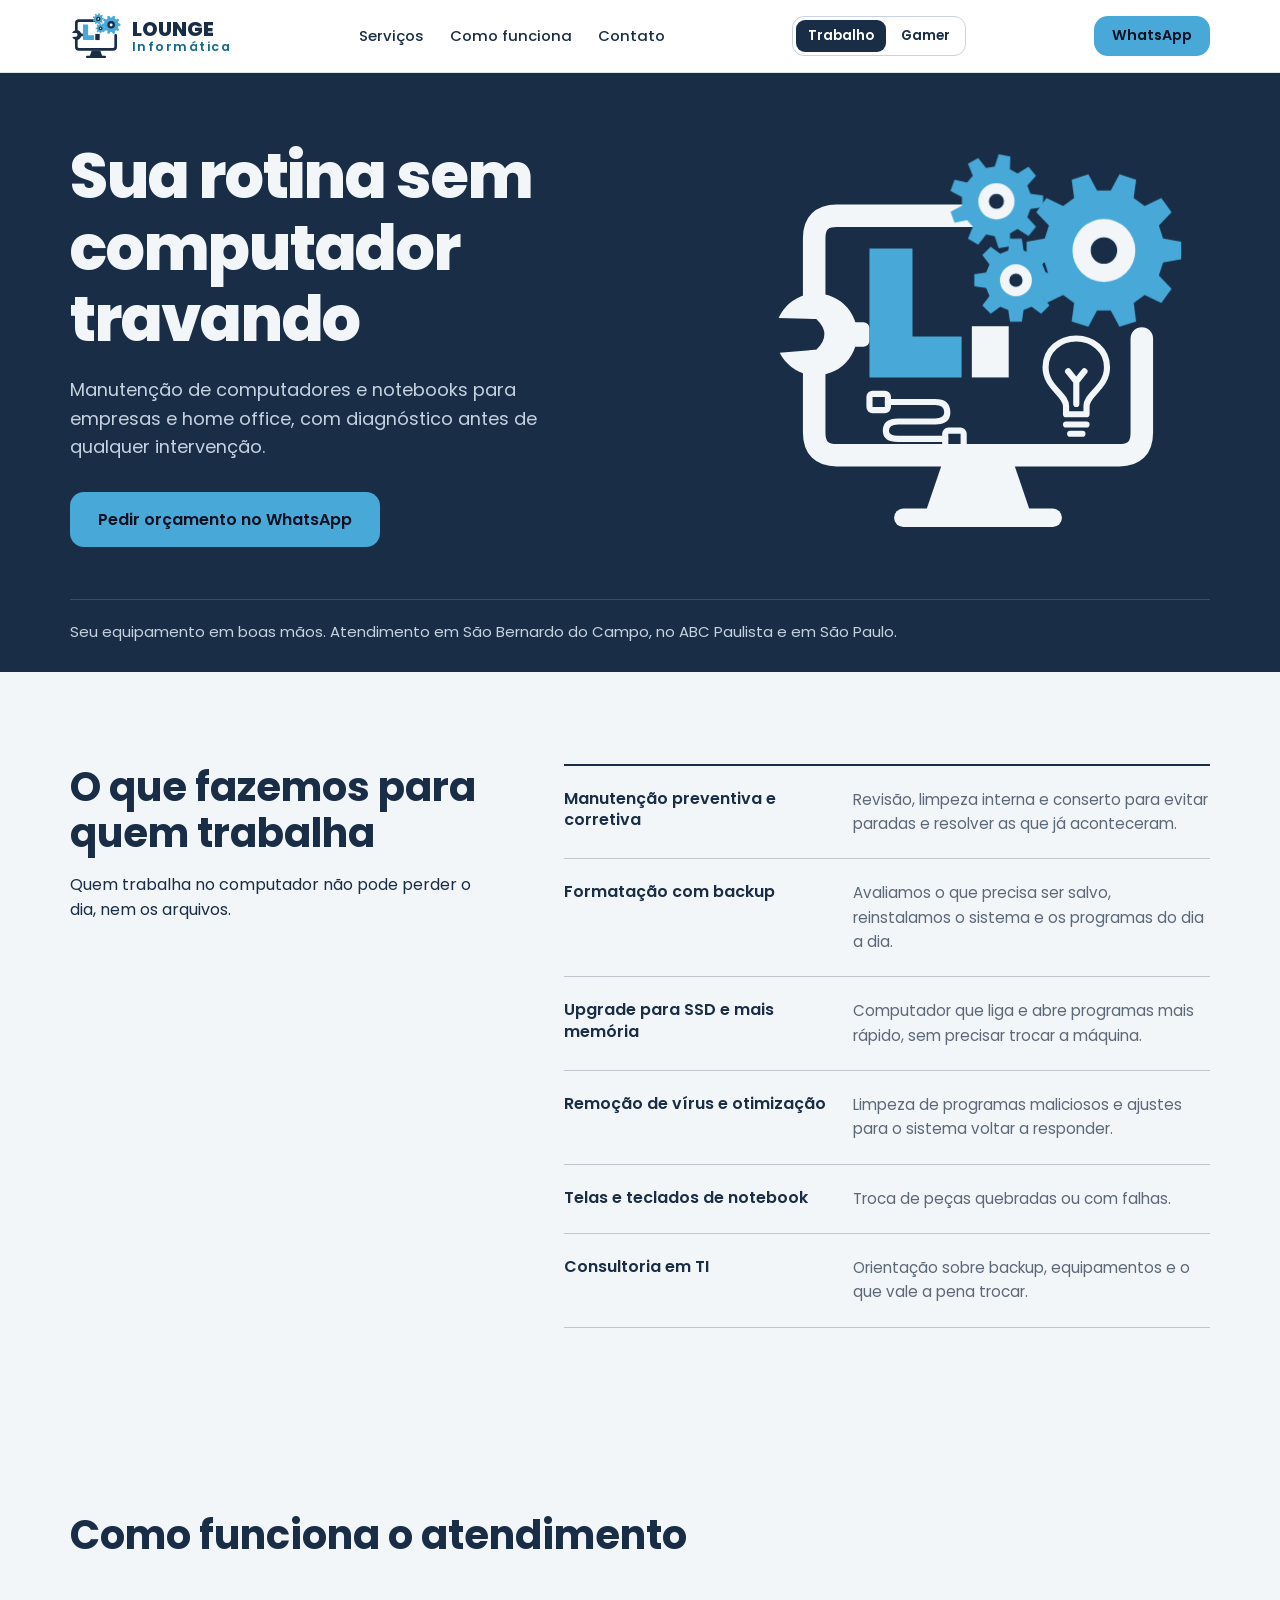
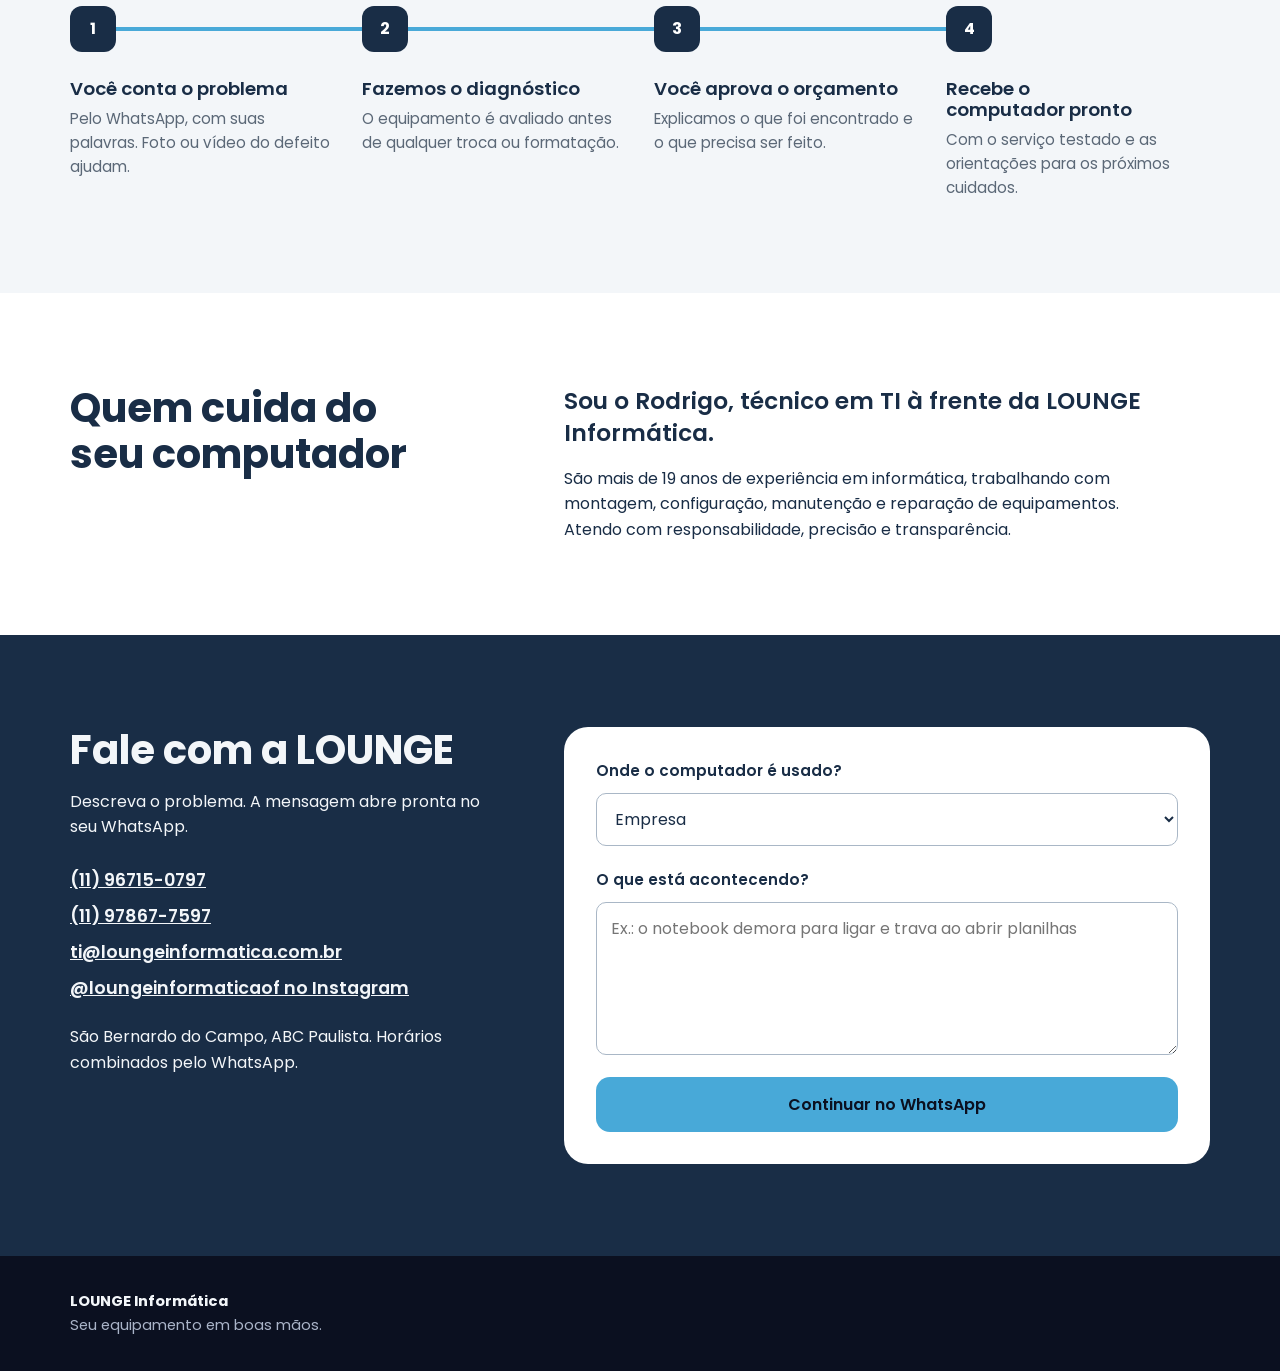
==== empresas/index.html @ 22cf42b3 "Separa o site em duas versões: /empresas e /gamer A página inicial passa a ser a escolha entre traba" ====
<!DOCTYPE html>
<html lang="pt-BR">
<head>
  <meta charset="utf-8">
  <meta name="viewport" content="width=device-width, initial-scale=1">
  <title>Manutenção de computadores para empresas e home office | LOUNGE Informática</title>
  <meta name="description" content="Manutenção preventiva e corretiva, backup, formatação e upgrades para empresas e home office no ABC e São Paulo.">
  <meta name="theme-color" content="#192D46">
  <meta property="og:type" content="website">
  <meta property="og:locale" content="pt_BR">
  <meta property="og:title" content="Manutenção de computadores para empresas e home office | LOUNGE Informática">
  <meta property="og:description" content="Manutenção preventiva e corretiva, backup, formatação e upgrades para empresas e home office no ABC e São Paulo.">
  <meta property="og:url" content="https://lounge-informatica.vercel.app/empresas">
  <meta property="og:image" content="https://lounge-informatica.vercel.app/assets/og.png">
  <link rel="canonical" href="https://lounge-informatica.vercel.app/empresas">
  <link rel="icon" href="/assets/favicon.svg" type="image/svg+xml">
  <link rel="preconnect" href="https://fonts.googleapis.com">
  <link rel="preconnect" href="https://fonts.gstatic.com" crossorigin>
  <link rel="stylesheet" href="https://fonts.googleapis.com/css2?family=Chakra+Petch:wght@600;700&family=Poppins:wght@400;500;600;700;800&display=swap">
  <link rel="stylesheet" href="/styles.css">
  <script type="application/ld+json">{"@context": "https://schema.org", "@type": "LocalBusiness", "name": "LOUNGE Informática", "slogan": "Seu equipamento em boas mãos", "telephone": "+55-11-96715-0797", "email": "ti@loungeinformatica.com.br", "url": "https://lounge-informatica.vercel.app/empresas", "address": {"@type": "PostalAddress", "addressLocality": "São Bernardo do Campo", "addressRegion": "SP", "addressCountry": "BR"}, "areaServed": ["ABC Paulista", "São Paulo"], "sameAs": ["https://www.instagram.com/loungeinformaticaof"]}</script>
</head>
<body class="tema-empresas">
  <a class="skip" href="#conteudo">Pular para o conteúdo</a>
  <header class="top">
    <div class="wrap top-row">
      <a class="brand" href="/" aria-label="LOUNGE Informática, página inicial">
        <img src="/assets/simbolo-reduzido.svg" alt="" width="52" height="48">
        <span><b>LOUNGE</b><small>Informática</small></span>
      </a>
      <nav aria-label="Seções">
        <a href="#servicos">Serviços</a>
        <a href="#como-funciona">Como funciona</a>
        <a href="#contato">Contato</a>
      </nav>
      <div class="versions" role="navigation" aria-label="Versão do site"><a href="/empresas" aria-current="page">Trabalho</a><a href="/gamer">Gamer</a></div>
      <a class="btn btn-small" data-wa="Olá! Preciso de manutenção no computador que uso para trabalhar." href="https://wa.me/5511967150797">WhatsApp</a>
    </div>
  </header>

  <main id="conteudo">
    <section class="hero">
      <div class="wrap hero-grid">
        <div class="hero-text">
          <h1>Sua rotina sem computador travando</h1>
          <p>Manutenção de computadores e notebooks para empresas e home office, com diagnóstico antes de qualquer intervenção.</p>
          <a class="btn" data-wa="Olá! Preciso de manutenção no computador que uso para trabalhar." href="https://wa.me/5511967150797">Pedir orçamento no WhatsApp</a>
        </div>
        <div class="hero-art" aria-hidden="true">
<svg xmlns="http://www.w3.org/2000/svg" viewBox="0 0 420 390" width="420" height="390" focusable="false"><path d="M205,70 H72 Q50,70 50,92 V160 M50,212 V282 Q50,304 72,304 H348 Q370,304 370,282 V190" fill="none" style="stroke:var(--frame)" stroke-width="22" stroke-linecap="round"/><path d="M175,312 H245 L262,362 H158 Z" style="fill:var(--frame)"/><rect x="128" y="356" width="164" height="18" rx="9" style="fill:var(--frame)"/><path d="M15.3,170 A40,40 0 1 1 16.3,204 L52,201 Q68,186 52,171 Z" style="fill:var(--frame)"/><rect x="76" y="174" width="28" height="24" rx="6" style="fill:var(--frame)"/><path d="M104,102 H146 V188 H194 V228 H104 Z" style="fill:var(--accent)"/><rect x="204" y="178" width="36" height="50" style="fill:var(--frame)"/><g class="gear"><path d="M261.2,48.5 L273.6,50.2 L273.6,61.8 L261.2,63.5 L258.2,71.5 L266.7,80.9 L259.3,89.8 L248.6,83.1 L241.2,87.3 L241.6,99.9 L230.2,101.9 L226.3,90.0 L217.9,88.5 L210.2,98.4 L200.2,92.6 L204.9,80.9 L199.4,74.4 L187.1,77.0 L183.1,66.2 L194.3,60.3 L194.3,51.7 L183.1,45.8 L187.1,35.0 L199.4,37.6 L204.9,31.1 L200.2,19.4 L210.2,13.6 L217.9,23.5 L226.3,22.0 L230.2,10.1 L241.6,12.1 L241.2,24.7 L248.6,28.9 L259.3,22.2 L266.7,31.1 L258.2,40.5ZM220.5,56a7.5,7.5 0 1 0 15.0,0a7.5,7.5 0 1 0 -15.0,0Z" style="fill:var(--accent)" fill-rule="evenodd"/><path d="M210.3,56a17.7,17.7 0 1 0 35.4,0a17.7,17.7 0 1 0 -35.4,0ZM220.5,56a7.5,7.5 0 1 0 15.0,0a7.5,7.5 0 1 0 -15.0,0Z" style="fill:var(--frame)" fill-rule="evenodd"/></g><g class="gear"><path d="M276.1,125.5 L287.6,127.2 L287.6,138.8 L276.1,140.5 L272.8,148.3 L279.8,157.6 L271.6,165.8 L262.3,158.8 L254.5,162.1 L252.8,173.6 L241.2,173.6 L239.5,162.1 L231.7,158.8 L222.4,165.8 L214.2,157.6 L221.2,148.3 L217.9,140.5 L206.4,138.8 L206.4,127.2 L217.9,125.5 L221.2,117.7 L214.2,108.4 L222.4,100.2 L231.7,107.2 L239.5,103.9 L241.2,92.4 L252.8,92.4 L254.5,103.9 L262.3,107.2 L271.6,100.2 L279.8,108.4 L272.8,117.7ZM240.4,133a6.6,6.6 0 1 0 13.2,0a6.6,6.6 0 1 0 -13.2,0Z" style="fill:var(--accent)" fill-rule="evenodd"/><path d="M231.4,133a15.6,15.6 0 1 0 31.2,0a15.6,15.6 0 1 0 -31.2,0ZM240.4,133a6.6,6.6 0 1 0 13.2,0a6.6,6.6 0 1 0 -13.2,0Z" style="fill:var(--frame)" fill-rule="evenodd"/></g><g class="gear"><path d="M390.8,92.2 L408.5,95.4 L408.5,112.6 L390.8,115.8 L386.7,128.4 L399.1,141.4 L389.1,155.3 L372.8,147.5 L362.1,155.3 L364.5,173.2 L348.2,178.5 L339.7,162.6 L326.3,162.6 L317.8,178.5 L301.5,173.2 L303.9,155.3 L293.2,147.5 L276.9,155.3 L266.9,141.4 L279.3,128.4 L275.2,115.8 L257.5,112.6 L257.5,95.4 L275.2,92.2 L279.3,79.6 L266.9,66.6 L276.9,52.7 L293.2,60.5 L303.9,52.7 L301.5,34.8 L317.8,29.5 L326.3,45.4 L339.7,45.4 L348.2,29.5 L364.5,34.8 L362.1,52.7 L372.8,60.5 L389.1,52.7 L399.1,66.6 L386.7,79.6ZM320.0,104a13.0,13.0 0 1 0 26.0,0a13.0,13.0 0 1 0 -26.0,0Z" style="fill:var(--accent)" fill-rule="evenodd"/><path d="M302.3,104a30.7,30.7 0 1 0 61.4,0a30.7,30.7 0 1 0 -61.4,0ZM320.0,104a13.0,13.0 0 1 0 26.0,0a13.0,13.0 0 1 0 -26.0,0Z" style="fill:var(--frame)" fill-rule="evenodd"/></g><g fill="none" style="stroke:var(--frame)" stroke-width="6" stroke-linecap="round" stroke-linejoin="round"><path d="M296,264 V256 C296,244 276,238 276,218 C276,201 290,190 306,190 C322,190 336,201 336,218 C336,238 316,244 316,256 V264 Z"/><path d="M296,274 H316 M300,283 H312 M298,222 L306,232 L314,222 M306,232 V254"/></g><g fill="none" style="stroke:var(--frame)" stroke-width="6" stroke-linecap="round" stroke-linejoin="round"><path d="M122,252 H168 Q180,252 180,262 Q180,271 168,271 H132 Q120,271 120,280 Q120,288 132,288 H178"/><rect x="104" y="244" width="18" height="16" rx="3"/><rect x="178" y="280" width="18" height="16" rx="3"/></g></svg>
        </div>
      </div>
      <div class="wrap">
        <p class="hero-note">Seu equipamento em boas mãos. Atendimento em São Bernardo do Campo, no ABC Paulista e em São Paulo.</p>
      </div>
    </section>

    <section class="block offer" id="servicos">
      <div class="wrap two">
        <div class="intro">
          <h2>O que fazemos para quem trabalha</h2>
          <p>Quem trabalha no computador não pode perder o dia, nem os arquivos.</p>
        </div>
        <dl class="services">
          <div><dt>Manutenção preventiva e corretiva</dt><dd>Revisão, limpeza interna e conserto para evitar paradas e resolver as que já aconteceram.</dd></div>
          <div><dt>Formatação com backup</dt><dd>Avaliamos o que precisa ser salvo, reinstalamos o sistema e os programas do dia a dia.</dd></div>
          <div><dt>Upgrade para SSD e mais memória</dt><dd>Computador que liga e abre programas mais rápido, sem precisar trocar a máquina.</dd></div>
          <div><dt>Remoção de vírus e otimização</dt><dd>Limpeza de programas maliciosos e ajustes para o sistema voltar a responder.</dd></div>
          <div><dt>Telas e teclados de notebook</dt><dd>Troca de peças quebradas ou com falhas.</dd></div>
          <div><dt>Consultoria em TI</dt><dd>Orientação sobre backup, equipamentos e o que vale a pena trocar.</dd></div>
        </dl>
      </div>
    </section>

    <section class="block process" id="como-funciona">
      <div class="wrap">
        <h2>Como funciona o atendimento</h2>
        <ol class="steps">
          <li><h3>Você conta o problema</h3><p>Pelo WhatsApp, com suas palavras. Foto ou vídeo do defeito ajudam.</p></li>
          <li><h3>Fazemos o diagnóstico</h3><p>O equipamento é avaliado antes de qualquer troca ou formatação.</p></li>
          <li><h3>Você aprova o orçamento</h3><p>Explicamos o que foi encontrado e o que precisa ser feito.</p></li>
          <li><h3>Recebe o computador pronto</h3><p>Com o serviço testado e as orientações para os próximos cuidados.</p></li>
        </ol>
      </div>
    </section>

    <section class="block about" id="quem-somos">
      <div class="wrap two">
        <h2>Quem cuida do seu computador</h2>
        <div>
          <p class="lead">Sou o Rodrigo, técnico em TI à frente da LOUNGE Informática.</p>
          <p>São mais de 19 anos de experiência em informática, trabalhando com montagem, configuração, manutenção e reparação de equipamentos. Atendo com responsabilidade, precisão e transparência.</p>
        </div>
      </div>
    </section>

    <section class="block contact" id="contato">
      <div class="wrap two">
        <div class="intro">
          <h2>Fale com a LOUNGE</h2>
          <p>Descreva o problema. A mensagem abre pronta no seu WhatsApp.</p>
          <ul class="contacts">
            <li><a href="https://wa.me/5511967150797">(11) 96715-0797</a></li>
            <li><a href="tel:+5511978677597">(11) 97867-7597</a></li>
            <li><a href="mailto:ti@loungeinformatica.com.br">ti@loungeinformatica.com.br</a></li>
            <li><a href="https://www.instagram.com/loungeinformaticaof">@loungeinformaticaof no Instagram</a></li>
          </ul>
          <p>São Bernardo do Campo, ABC Paulista. Horários combinados pelo WhatsApp.</p>
        </div>
        <form id="form-wa">
          <label for="uso">Onde o computador é usado?</label>
          <select id="uso" name="uso">
            <option>Empresa</option>
            <option>Home office</option>
            <option>Casa</option>
          </select>
          <label for="problema">O que está acontecendo?</label>
          <textarea id="problema" name="problema" rows="5" required placeholder="Ex.: o notebook demora para ligar e trava ao abrir planilhas"></textarea>
          <button class="btn" type="submit">Continuar no WhatsApp</button>
        </form>
      </div>
    </section>
  </main>

  <footer>
    <div class="wrap">
      <p><b>LOUNGE Informática</b></p>
      <p>Seu equipamento em boas mãos.</p>
    </div>
  </footer>
  <script src="/script.js" defer></script>
</body>
</html>
---- styles.css ----
:root {
  --navy: #192D46;
  --blue: #48A9D8;
  --blue-text: #14688F;
  --ice: #F3F6F9;
  --gray: #5B6877;
  --graphite: #0B1020;
  --violet: #9D7BFF;
  --cyan: #35D8FF;
}

* { box-sizing: border-box; margin: 0; padding: 0; }
html { scroll-behavior: smooth; scroll-padding-top: 80px; }
body { font-family: Poppins, Arial, sans-serif; color: var(--navy); background: var(--ice); line-height: 1.6; }
img, svg { max-width: 100%; }
[hidden] { display: none !important; }
a { color: inherit; }
:focus-visible { outline: 3px solid var(--blue); outline-offset: 3px; }

.wrap { width: min(1140px, 100% - 40px); margin-inline: auto; }
.skip { position: absolute; left: -999px; }
.skip:focus { left: 12px; top: 12px; z-index: 20; background: #fff; padding: 8px 14px; }

h1, h2, h3 { line-height: 1.15; text-wrap: balance; }
h1 { font-size: clamp(2.2rem, 5.4vw, 3.9rem); font-weight: 800; letter-spacing: -0.02em; }
h2 { font-size: clamp(1.7rem, 3.4vw, 2.5rem); font-weight: 700; }
h3 { font-size: 1.15rem; font-weight: 600; }

.btn { display: inline-block; background: var(--blue); color: var(--graphite); font: 600 1rem/1.2 Poppins, Arial, sans-serif; text-decoration: none; padding: 16px 26px; border: 2px solid transparent; border-radius: 14px; cursor: pointer; }
.btn:hover { filter: brightness(1.08); }
.btn-small { padding: 9px 16px; font-size: .9rem; }
.btn-dark { background: var(--navy); color: #fff; }
.btn-gamer { background: var(--cyan); border-radius: 2px; }

/* topo */
.top { position: sticky; top: 0; z-index: 10; background: #fff; border-bottom: 1px solid #DCE4EC; }
.top-row { display: flex; align-items: center; justify-content: space-between; gap: 16px; min-height: 72px; }
.brand { display: flex; align-items: center; gap: 10px; text-decoration: none; line-height: 1.1; }
.brand b { display: block; font-size: 1.25rem; font-weight: 800; }
.brand small { display: block; font-size: .78rem; font-weight: 600; letter-spacing: .12em; color: var(--blue-text); }
nav { display: flex; gap: 26px; font-size: .93rem; font-weight: 500; }
nav a { text-decoration: none; }
nav a:hover { text-decoration: underline; text-underline-offset: 6px; }

/* abertura de cada versão */
.hero { background: var(--navy); color: var(--ice); padding: 56px 0 28px; }
.hero-grid { display: grid; grid-template-columns: 1.15fr .85fr; gap: 48px; align-items: center; min-height: 430px; }
.hero-text p { margin: 20px 0 30px; font-size: 1.12rem; max-width: 33rem; color: #C5D2E0; }
.hero-art svg { display: block; width: 100%; max-width: 430px; height: auto; margin-inline: auto; --frame: var(--ice); --accent: var(--blue); --hub: var(--navy); }
.gear { transform-box: fill-box; transform-origin: center; animation: girar 1.4s cubic-bezier(.2,.7,.2,1) both; }
@keyframes girar { from { transform: rotate(-160deg); } to { transform: rotate(0); } }
.hero-note { margin-top: 40px; padding-top: 20px; border-top: 1px solid #ffffff26; font-size: .93rem; color: #C5D2E0; }

/* troca de versão no topo */
.versions { display: flex; gap: 3px; padding: 3px; border: 1px solid #C9D3DE; border-radius: 12px; font-size: .85rem; font-weight: 600; }
.versions a { text-decoration: none; padding: 5px 12px; border-radius: 9px; }
.versions a[aria-current="page"] { background: var(--navy); color: #fff; }

/* página inicial: escolha da versão */
.ask { padding: 52px 0 36px; }
.ask p { margin-top: 12px; color: var(--gray); }
.choices { display: grid; grid-template-columns: 1fr 1fr; }
.choice { display: flex; flex-direction: column; align-items: flex-start; justify-content: center; gap: 18px; min-height: 420px; padding: 56px clamp(24px, 6vw, 96px); text-decoration: none; color: var(--ice); }
.choice h2 { font-size: clamp(2rem, 4vw, 3.2rem); }
.choice p { max-width: 24rem; color: #C5D2E0; }
.choice-trabalho { background: var(--navy); }
.choice-gamer { background: var(--graphite); }
.choice-gamer h2 { font-family: "Chakra Petch", Poppins, sans-serif; color: var(--violet); }
.choice-gamer .btn { background: var(--cyan); border-radius: 2px; }
.choice:hover .btn { filter: brightness(1.1); }
.choice:focus-visible { outline-offset: -8px; }

/* blocos */
.block { padding: 92px 0; }
.two { display: grid; grid-template-columns: .8fr 1.2fr; gap: 64px; align-items: start; }
.intro p { margin: 16px 0 26px; max-width: 28rem; }
.services { border-top: 2px solid currentColor; }
.services div { display: grid; grid-template-columns: .85fr 1.15fr; gap: 24px; padding: 22px 0; border-bottom: 1px solid #5B687755; }
.services dt { font-weight: 600; line-height: 1.35; }
.services dd { color: var(--gray); font-size: .95rem; }

/* etapas ligadas por um cabo, como no logo */
.steps { list-style: none; display: grid; grid-template-columns: repeat(4, 1fr); gap: 28px; margin-top: 48px; counter-reset: etapa; }
.steps li { counter-increment: etapa; position: relative; padding-top: 72px; }
.steps li::before { content: counter(etapa); position: absolute; top: 0; left: 0; z-index: 1; width: 46px; height: 46px; display: grid; place-items: center; border-radius: 12px; background: var(--navy); color: #fff; font-weight: 700; }
.steps li:not(:last-child)::after { content: ""; position: absolute; top: 21px; left: 46px; width: calc(100% - 18px); height: 4px; background: var(--blue); }
.steps p { margin-top: 8px; color: var(--gray); font-size: .95rem; }

.about { background: #fff; }
.lead { font-size: 1.45rem; font-weight: 600; line-height: 1.4; margin-bottom: 16px; }
.about p { max-width: 38rem; }

.contact { background: var(--navy); color: var(--ice); }
.contacts { list-style: none; margin-bottom: 22px; font-size: 1.1rem; font-weight: 600; }
.contacts li { margin-bottom: 8px; overflow-wrap: anywhere; }
form { background: #fff; color: var(--navy); border-radius: 24px; padding: 32px; display: grid; gap: 10px; }
label { font-weight: 600; font-size: .95rem; }
input[type="text"], select, textarea { width: 100%; font: 400 1rem Poppins, Arial, sans-serif; color: var(--navy); padding: 13px 14px; border: 1px solid #A9B7C6; border-radius: 10px; background: #fff; margin-bottom: 12px; }
textarea { resize: vertical; }

footer { background: var(--graphite); color: #AAB4C8; padding: 34px 0; font-size: .92rem; }
footer b { color: var(--ice); }

/* versão gamer: a página inteira muda */
.tema-gamer { background: var(--graphite); color: var(--ice); }
.tema-gamer h1, .tema-gamer h2, .tema-gamer h3, .tema-gamer dt, .tema-gamer .lead { font-family: "Chakra Petch", Poppins, sans-serif; }
.tema-gamer .top { background: var(--graphite); border-bottom-color: #232D4A; }
.tema-gamer .brand small { color: var(--cyan); }
.tema-gamer .versions { border-color: #3A4766; border-radius: 2px; }
.tema-gamer .versions a { border-radius: 2px; }
.tema-gamer .versions a[aria-current="page"] { background: var(--violet); color: var(--graphite); }
.tema-gamer .btn { background: var(--cyan); color: var(--graphite); border-radius: 2px; }
.tema-gamer .hero, .tema-gamer .contact { background: var(--graphite); }
.tema-gamer .hero-art svg { --accent: var(--violet); --frame: var(--cyan); --hub: var(--graphite); }
.tema-gamer .offer, .tema-gamer .about { background: #151C31; }
.tema-gamer .offer h2 { color: var(--violet); }
.tema-gamer .services { border-top-color: var(--cyan); }
.tema-gamer dd, .tema-gamer .steps p { color: #AAB4C8; }
.tema-gamer dt { font-size: 1.12rem; }
.tema-gamer .steps li::before { background: var(--violet); color: var(--graphite); border-radius: 2px; }
.tema-gamer .steps li:not(:last-child)::after { background: var(--cyan); }
.tema-gamer form { background: #151C31; color: var(--ice); border: 1px solid var(--violet); border-radius: 2px; }
.tema-gamer input[type="text"], .tema-gamer textarea { background: var(--graphite); color: var(--ice); border-color: #3A4766; border-radius: 2px; }
.tema-gamer ::placeholder { color: #8591AC; }
.tema-gamer footer, .inicio footer { border-top: 1px solid #232D4A; }

@media (max-width: 860px) {
  nav { display: none; }
  .hero { padding-top: 32px; }
  .hero-grid, .two { grid-template-columns: 1fr; gap: 36px; }
  .hero-grid { min-height: 0; }
  .hero-art { order: -1; }
  .hero-art svg { max-width: 190px; }
  .block { padding: 64px 0; }
  .steps { grid-template-columns: 1fr; gap: 30px; }
  .steps li { padding: 0 0 0 68px; }
  .steps li:not(:last-child)::after { top: 46px; left: 21px; width: 4px; height: calc(100% - 16px); }
  .choices { grid-template-columns: 1fr; }
  .choice { min-height: 0; padding: 40px 20px; }
  .ask { padding: 32px 0 26px; }
}
@media (max-width: 520px) {
  .services div { grid-template-columns: 1fr; gap: 6px; }
  .brand span { display: none; }
  .inicio .brand span { display: block; }
  form { padding: 22px; }
}
@media (max-width: 360px) {
  .top-row { gap: 8px; }
  .brand img { width: 40px; height: auto; }
  .versions { font-size: .78rem; }
  .versions a { padding: 5px 8px; }
  .btn-small { padding: 8px 10px; font-size: .8rem; }
}
@media (prefers-reduced-motion: reduce) {
  html { scroll-behavior: auto; }
  .gear { animation: none; }
}
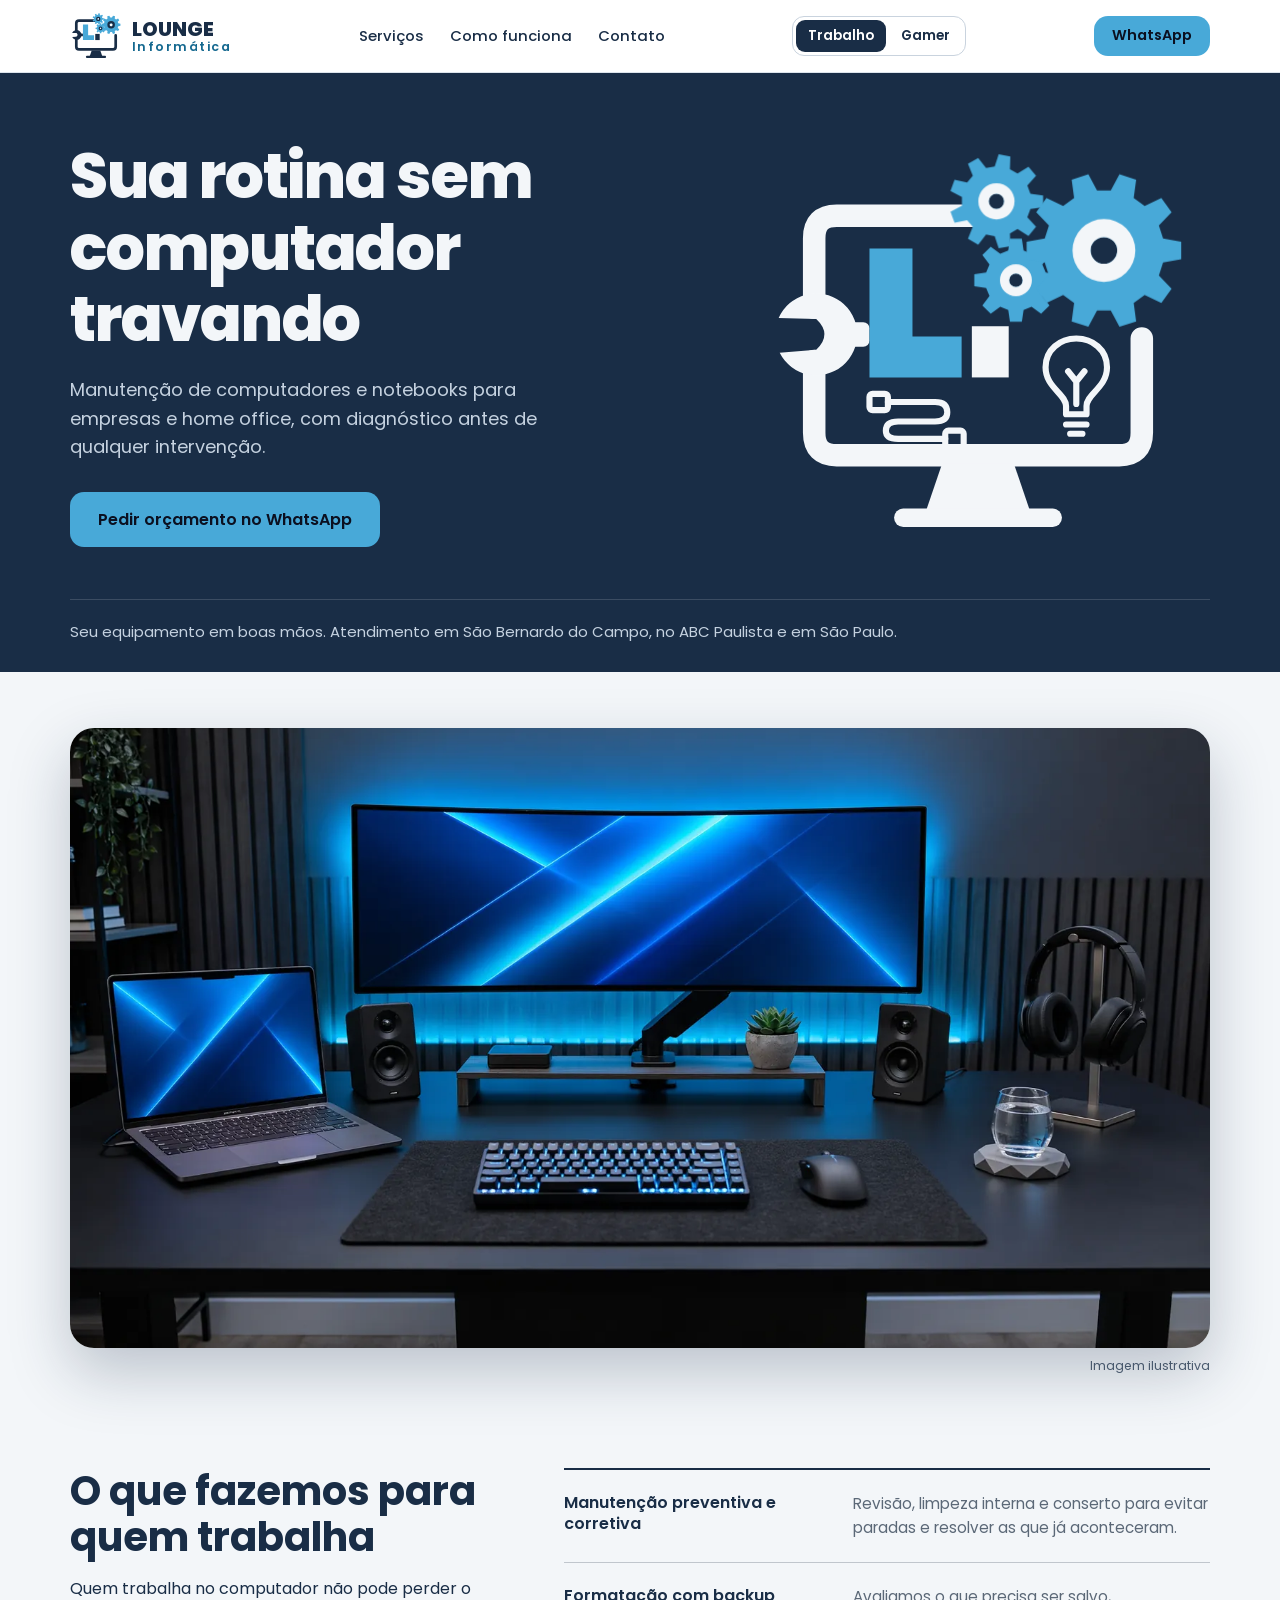
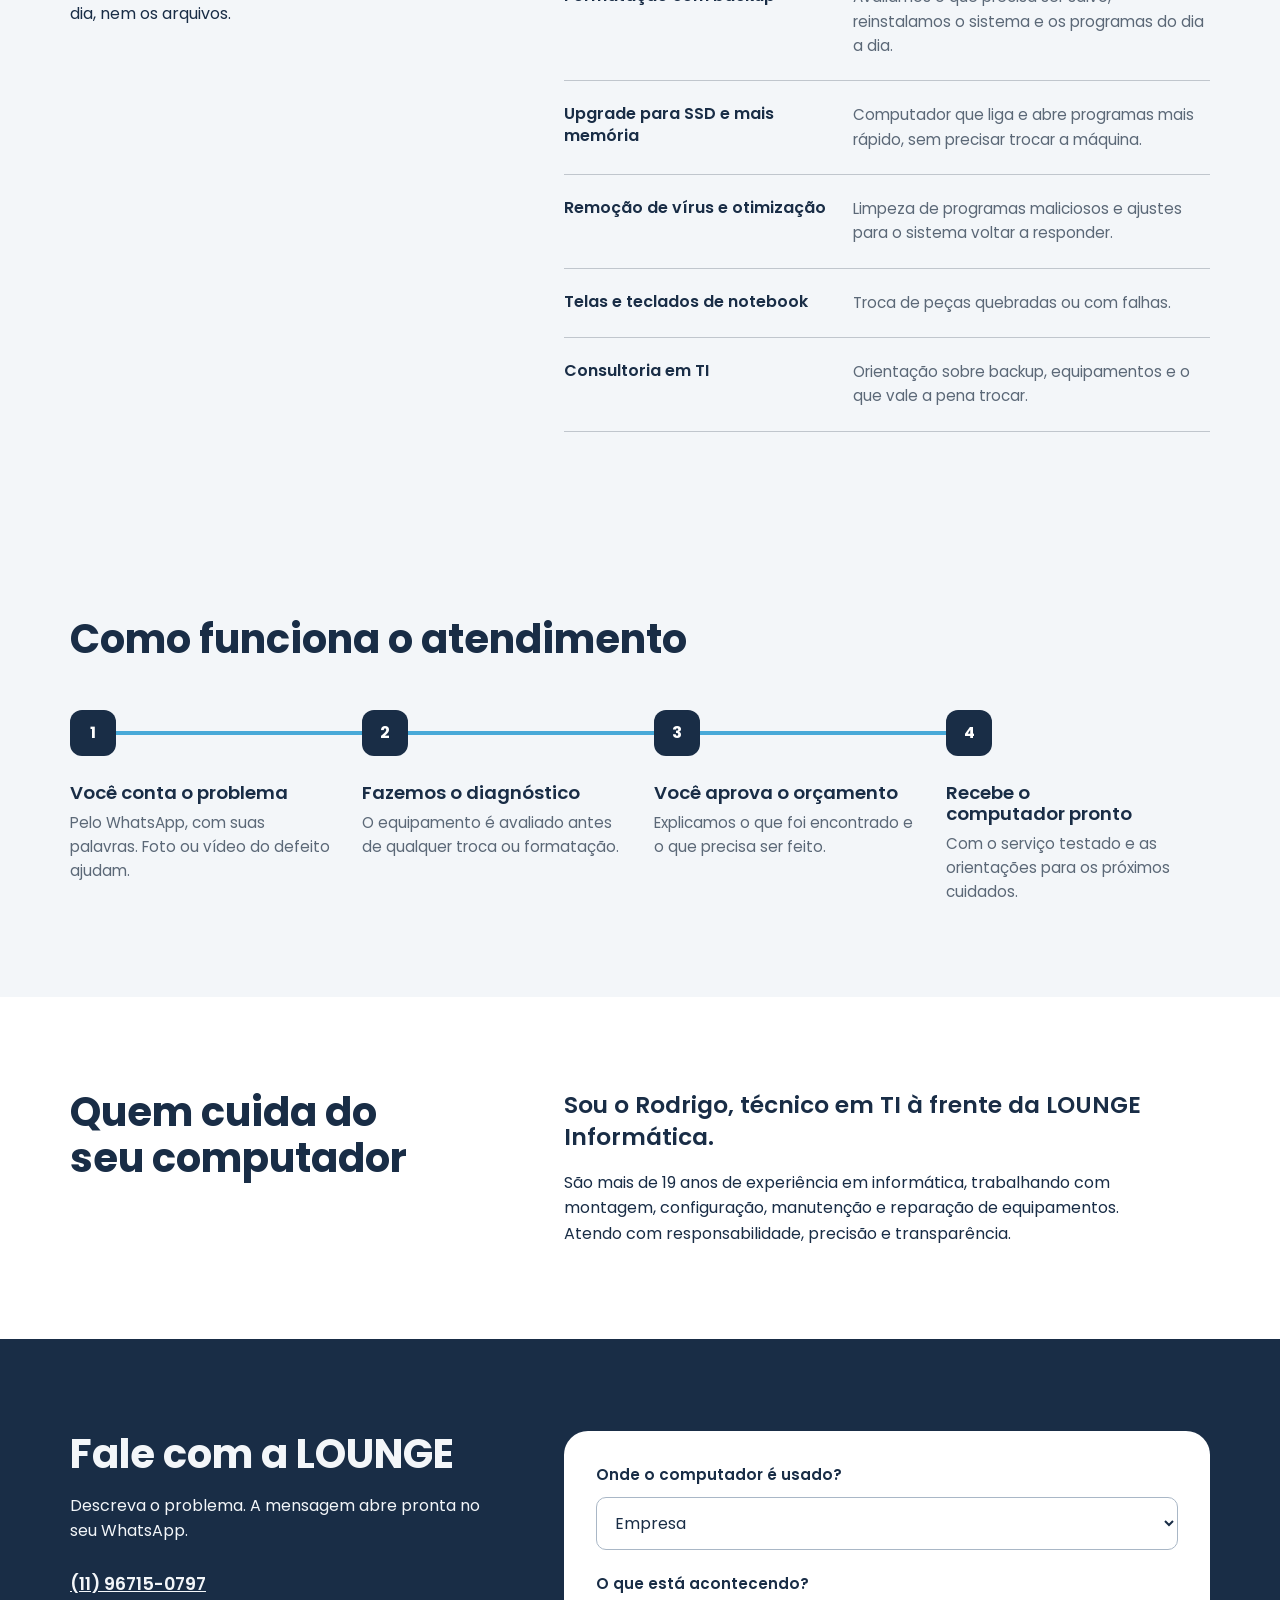
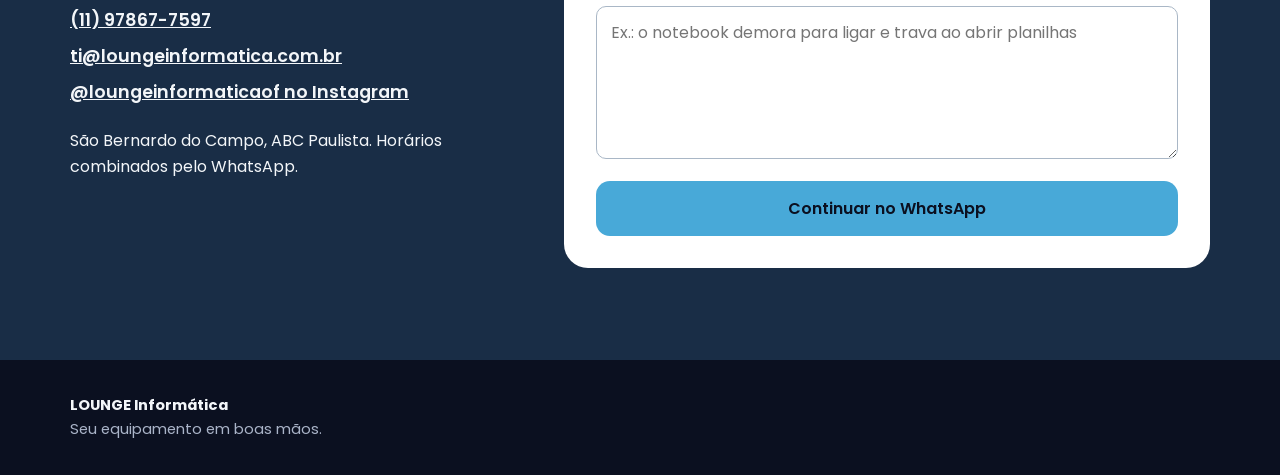
==== commit e14ade76: "Adiciona imagens ilustrativas e o retrato em cartoon do Rodrigo Co-Authored-By: Claude Sonnet 5.5 <n" ====
--- a/empresas/index.html
+++ b/empresas/index.html
@@ -53,6 +53,13 @@
       <div class="wrap">
         <p class="hero-note">Seu equipamento em boas mãos. Atendimento em São Bernardo do Campo, no ABC Paulista e em São Paulo.</p>
       </div>
+    </section>
+
+    <section class="vitrine">
+      <figure class="wrap">
+        <img src="/assets/empresas-home-office-800.webp" srcset="/assets/empresas-home-office-800.webp 800w, /assets/empresas-home-office-1600.webp 1600w" sizes="(max-width: 1180px) calc(100vw - 40px), 1140px" width="1600" height="904" alt="Mesa de home office com notebook, monitor curvo e iluminação azul" loading="lazy" decoding="async">
+        <figcaption>Imagem ilustrativa</figcaption>
+      </figure>
     </section>
 
     <section class="block offer" id="servicos">
--- a/styles.css
+++ b/styles.css
@@ -57,18 +57,29 @@
 .versions a[aria-current="page"] { background: var(--navy); color: #fff; }
 
 /* página inicial: escolha da versão */
+.inicio { display: flex; flex-direction: column; min-height: 100vh; }
+.inicio main { flex: 1; display: flex; flex-direction: column; }
+.inicio .choices { flex: 1; }
+.inicio .ask { width: min(1140px, 100% - 40px); }
 .ask { padding: 52px 0 36px; }
 .ask p { margin-top: 12px; color: var(--gray); }
 .choices { display: grid; grid-template-columns: 1fr 1fr; }
 .choice { display: flex; flex-direction: column; align-items: flex-start; justify-content: center; gap: 18px; min-height: 420px; padding: 56px clamp(24px, 6vw, 96px); text-decoration: none; color: var(--ice); }
 .choice h2 { font-size: clamp(2rem, 4vw, 3.2rem); }
 .choice p { max-width: 24rem; color: #C5D2E0; }
-.choice-trabalho { background: var(--navy); }
-.choice-gamer { background: var(--graphite); }
+.choice-trabalho { background: linear-gradient(90deg, #192D46eb 30%, #192D4640), url("/assets/empresas-home-office-800.webp") center / cover, var(--navy); }
+.choice-gamer { background: linear-gradient(90deg, #0B1020eb 30%, #0B102030), url("/assets/gamer-setup-800.webp") center / cover, var(--graphite); }
 .choice-gamer h2 { font-family: "Chakra Petch", Poppins, sans-serif; color: var(--violet); }
 .choice-gamer .btn { background: var(--cyan); border-radius: 2px; }
 .choice:hover .btn { filter: brightness(1.1); }
 .choice:focus-visible { outline-offset: -8px; }
+
+/* fotos ilustrativas */
+.vitrine { padding-top: 56px; }
+.vitrine img, .foto img { display: block; width: 100%; height: auto; border-radius: 24px; }
+.vitrine img { max-height: 620px; object-fit: cover; box-shadow: 0 24px 60px #192D4640; }
+figcaption { margin-top: 8px; font-size: .78rem; text-align: right; opacity: .75; }
+.retrato { display: block; width: 260px; max-width: 100%; height: auto; margin-top: 28px; border-radius: 4px; }
 
 /* blocos */
 .block { padding: 92px 0; }
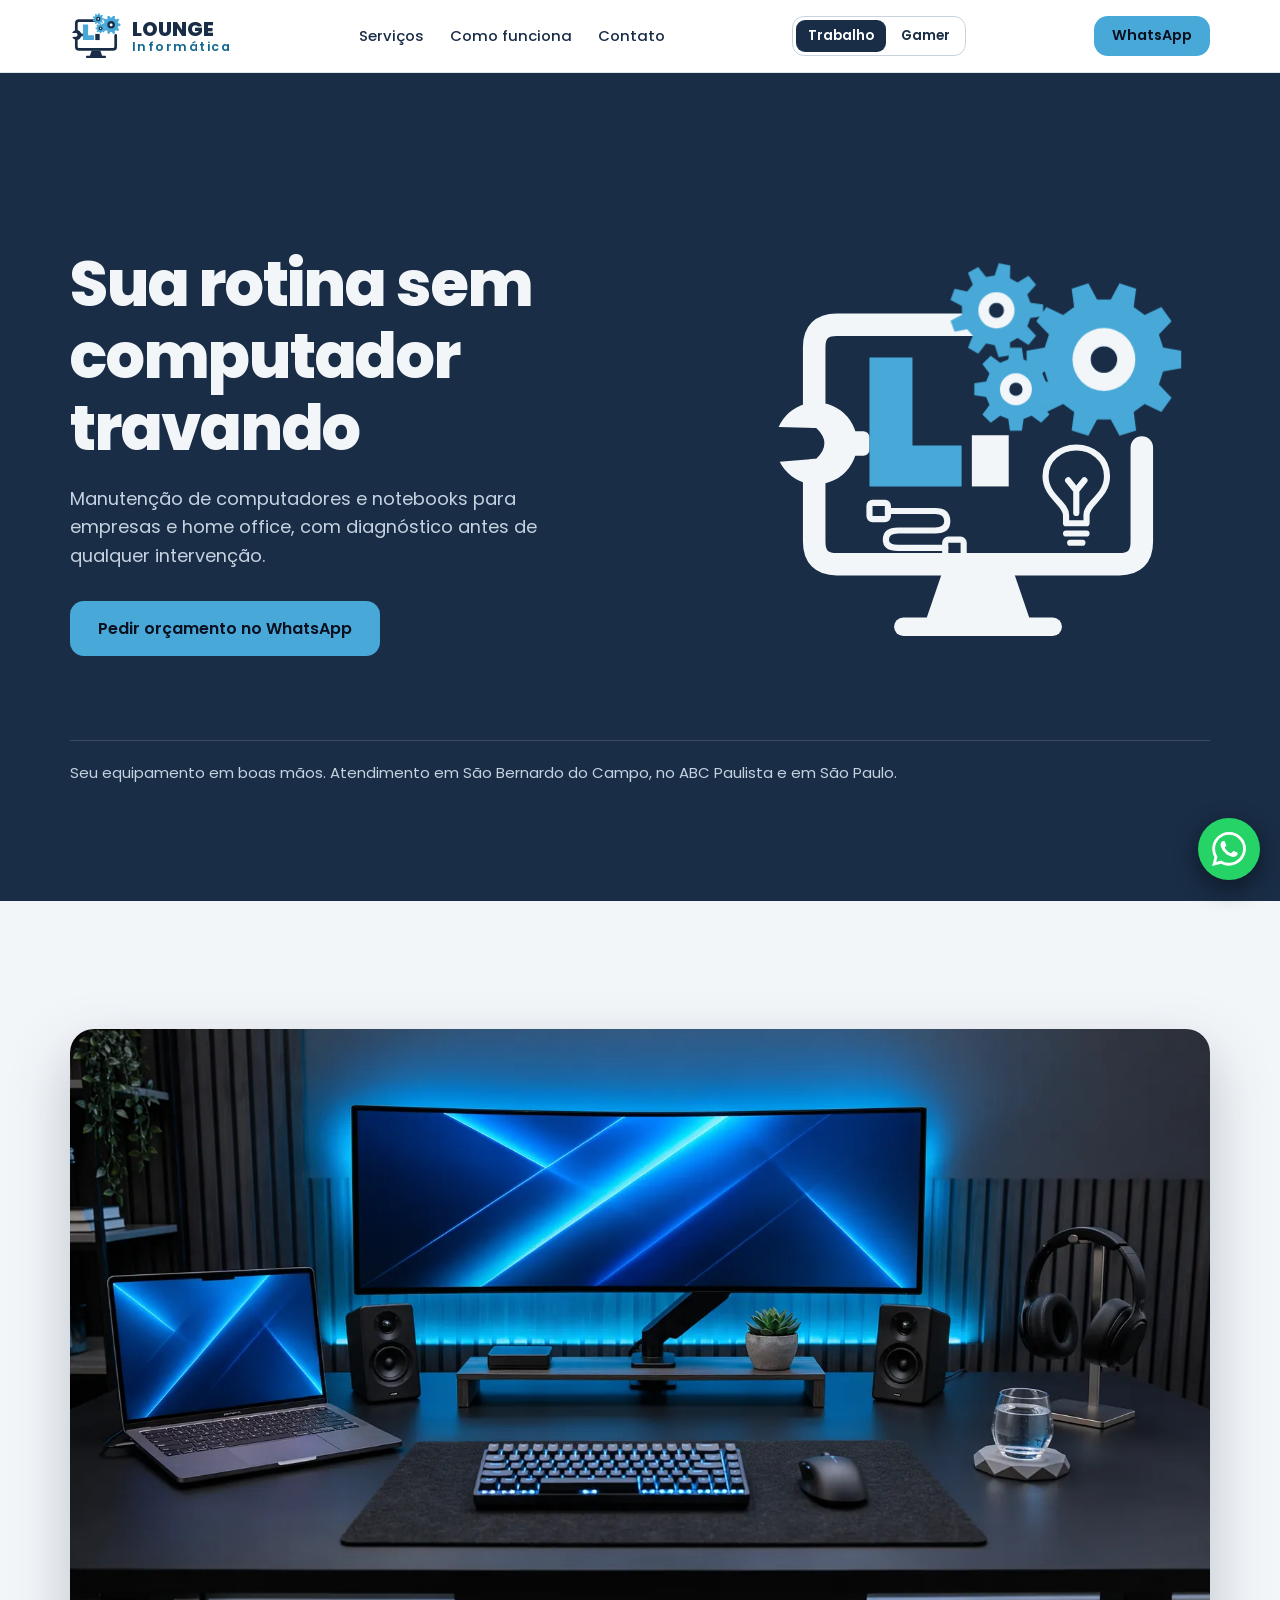
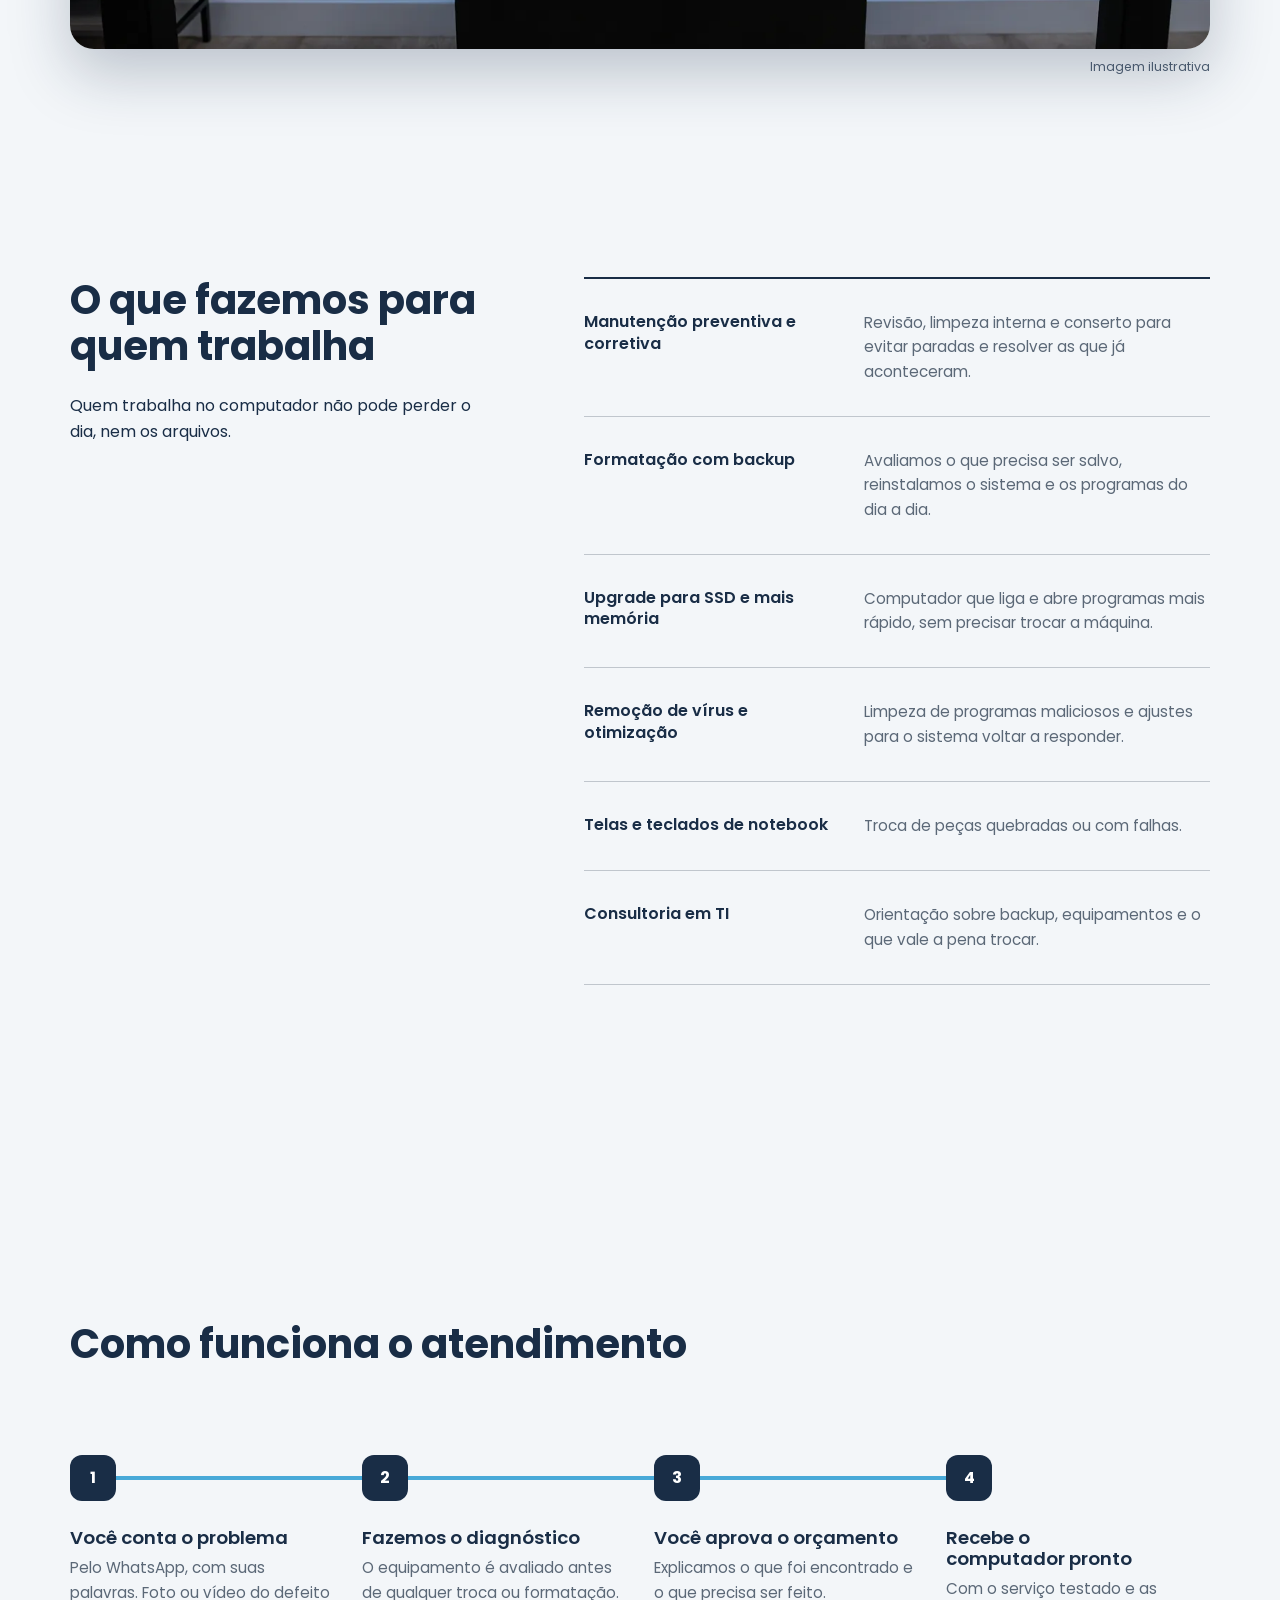
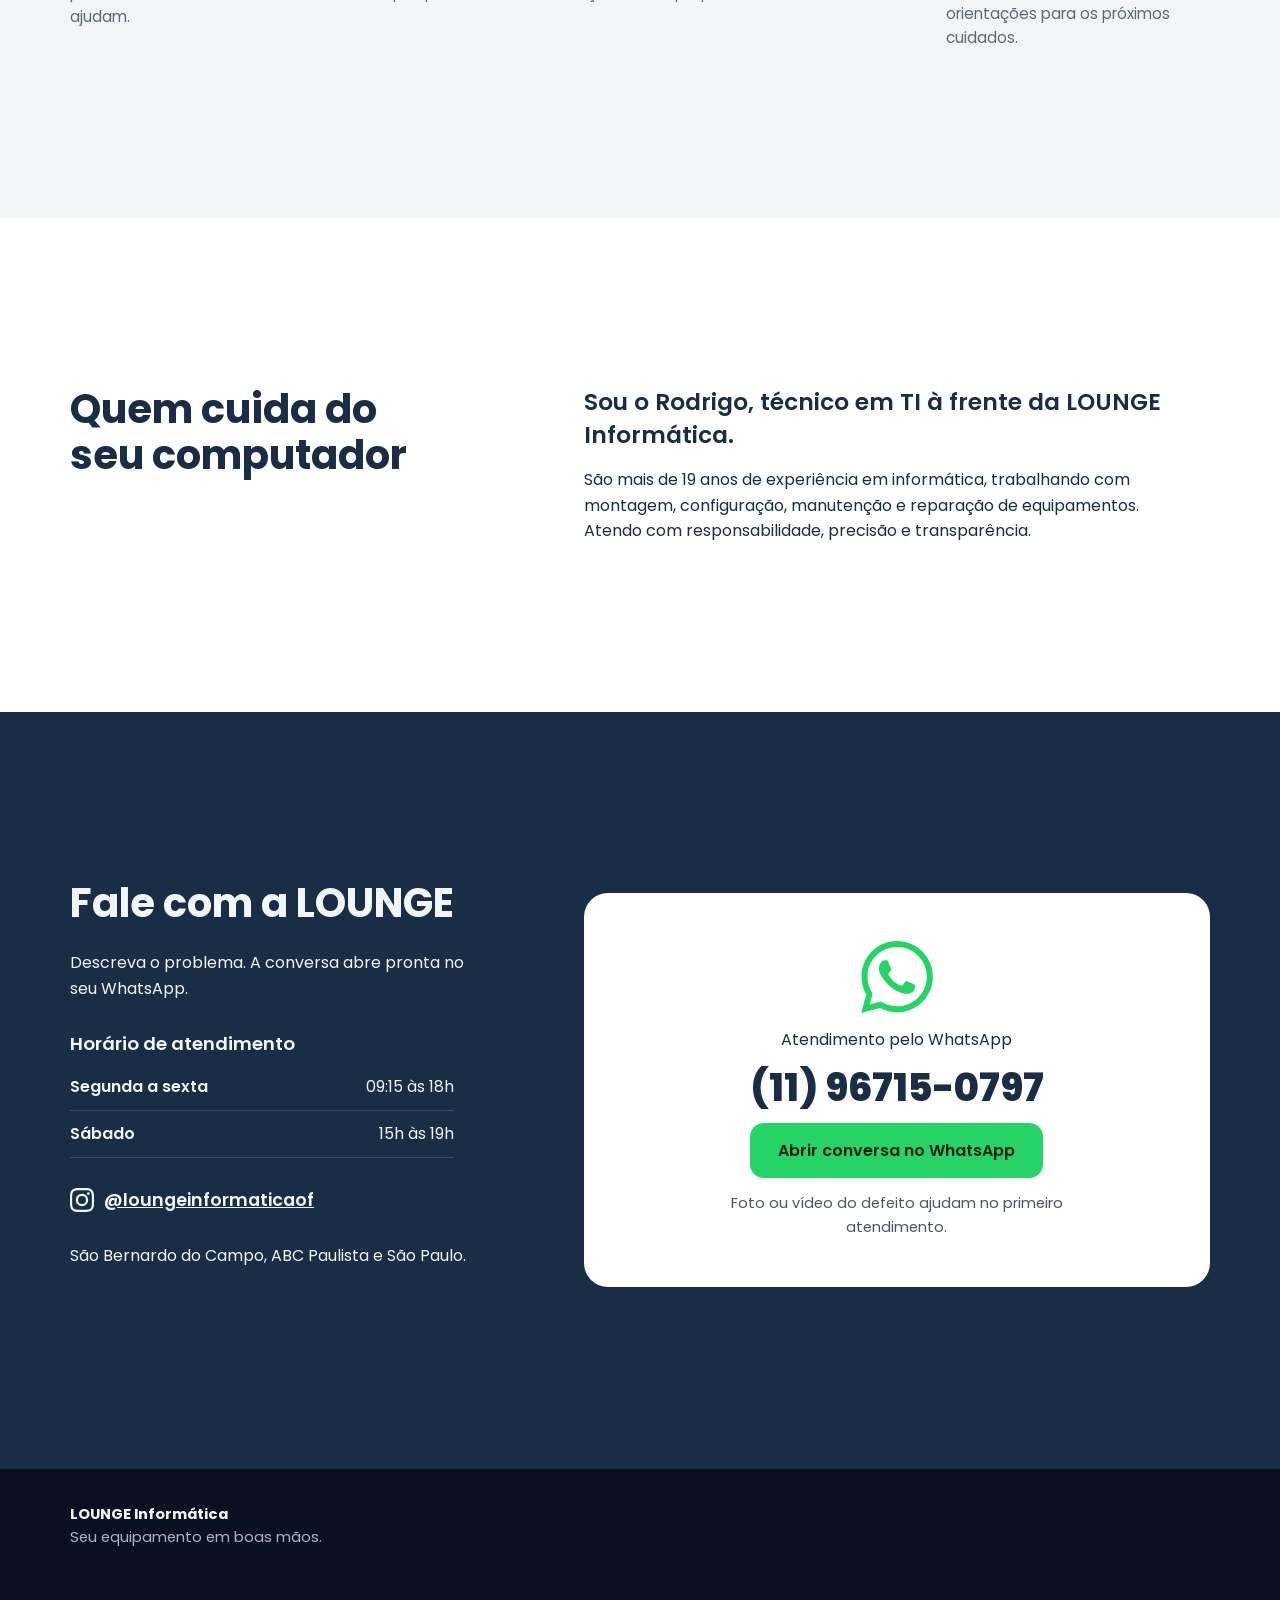
==== commit 4d6fc152: "Ajustes de layout, gabinete com estrutura, contatos pelo WhatsApp e horários Co-Authored-By: Claude " ====
--- a/empresas/index.html
+++ b/empresas/index.html
@@ -18,7 +18,7 @@
   <link rel="preconnect" href="https://fonts.gstatic.com" crossorigin>
   <link rel="stylesheet" href="https://fonts.googleapis.com/css2?family=Chakra+Petch:wght@600;700&family=Poppins:wght@400;500;600;700;800&display=swap">
   <link rel="stylesheet" href="/styles.css">
-  <script type="application/ld+json">{"@context": "https://schema.org", "@type": "LocalBusiness", "name": "LOUNGE Informática", "slogan": "Seu equipamento em boas mãos", "telephone": "+55-11-96715-0797", "email": "ti@loungeinformatica.com.br", "url": "https://lounge-informatica.vercel.app/empresas", "address": {"@type": "PostalAddress", "addressLocality": "São Bernardo do Campo", "addressRegion": "SP", "addressCountry": "BR"}, "areaServed": ["ABC Paulista", "São Paulo"], "sameAs": ["https://www.instagram.com/loungeinformaticaof"]}</script>
+  <script type="application/ld+json">{"@context": "https://schema.org", "@type": "LocalBusiness", "name": "LOUNGE Informática", "slogan": "Seu equipamento em boas mãos", "telephone": "+55-11-96715-0797", "url": "https://lounge-informatica.vercel.app/empresas", "address": {"@type": "PostalAddress", "addressLocality": "São Bernardo do Campo", "addressRegion": "SP", "addressCountry": "BR"}, "areaServed": ["ABC Paulista", "São Paulo"], "sameAs": ["https://www.instagram.com/loungeinformaticaof"], "openingHoursSpecification": [{"@type": "OpeningHoursSpecification", "dayOfWeek": ["Monday", "Tuesday", "Wednesday", "Thursday", "Friday"], "opens": "09:15", "closes": "18:00"}, {"@type": "OpeningHoursSpecification", "dayOfWeek": "Saturday", "opens": "15:00", "closes": "19:00"}]}</script>
 </head>
 <body class="tema-empresas">
   <a class="skip" href="#conteudo">Pular para o conteúdo</a>
@@ -105,26 +105,22 @@
       <div class="wrap two">
         <div class="intro">
           <h2>Fale com a LOUNGE</h2>
-          <p>Descreva o problema. A mensagem abre pronta no seu WhatsApp.</p>
-          <ul class="contacts">
-            <li><a href="https://wa.me/5511967150797">(11) 96715-0797</a></li>
-            <li><a href="tel:+5511978677597">(11) 97867-7597</a></li>
-            <li><a href="mailto:ti@loungeinformatica.com.br">ti@loungeinformatica.com.br</a></li>
-            <li><a href="https://www.instagram.com/loungeinformaticaof">@loungeinformaticaof no Instagram</a></li>
-          </ul>
-          <p>São Bernardo do Campo, ABC Paulista. Horários combinados pelo WhatsApp.</p>
+          <p>Descreva o problema. A conversa abre pronta no seu WhatsApp.</p>
+          <h3>Horário de atendimento</h3>
+          <dl class="horarios">
+            <div><dt>Segunda a sexta</dt><dd>09:15 às 18h</dd></div>
+            <div><dt>Sábado</dt><dd>15h às 19h</dd></div>
+          </dl>
+          <a class="insta" href="https://www.instagram.com/loungeinformaticaof"><span class="icone icone-insta" role="img" aria-label="Instagram"></span>@loungeinformaticaof</a>
+          <p>São Bernardo do Campo, ABC Paulista e São Paulo.</p>
         </div>
-        <form id="form-wa">
-          <label for="uso">Onde o computador é usado?</label>
-          <select id="uso" name="uso">
-            <option>Empresa</option>
-            <option>Home office</option>
-            <option>Casa</option>
-          </select>
-          <label for="problema">O que está acontecendo?</label>
-          <textarea id="problema" name="problema" rows="5" required placeholder="Ex.: o notebook demora para ligar e trava ao abrir planilhas"></textarea>
-          <button class="btn" type="submit">Continuar no WhatsApp</button>
-        </form>
+        <div class="zap">
+          <span class="icone icone-zap" aria-hidden="true"></span>
+          <p>Atendimento pelo WhatsApp</p>
+          <p class="zap-numero">(11) 96715-0797</p>
+          <a class="btn" data-wa="Olá! Preciso de manutenção no computador que uso para trabalhar." href="https://wa.me/5511967150797">Abrir conversa no WhatsApp</a>
+          <p class="zap-dica">Foto ou vídeo do defeito ajudam no primeiro atendimento.</p>
+        </div>
       </div>
     </section>
   </main>
@@ -135,6 +131,7 @@
       <p>Seu equipamento em boas mãos.</p>
     </div>
   </footer>
+  <a class="zap-flutuante" data-wa="Olá! Preciso de manutenção no computador que uso para trabalhar." href="https://wa.me/5511967150797" aria-label="Chamar no WhatsApp"><span class="icone icone-zap" aria-hidden="true"></span></a>
   <script src="/script.js" defer></script>
 </body>
 </html>
--- a/styles.css
+++ b/styles.css
@@ -102,14 +102,24 @@
 .about p { max-width: 38rem; }
 
 .contact { background: var(--navy); color: var(--ice); }
-.contacts { list-style: none; margin-bottom: 22px; font-size: 1.1rem; font-weight: 600; }
-.contacts li { margin-bottom: 8px; overflow-wrap: anywhere; }
-form { background: #fff; color: var(--navy); border-radius: 24px; padding: 32px; display: grid; gap: 10px; }
-label { font-weight: 600; font-size: .95rem; }
-input[type="text"], select, textarea { width: 100%; font: 400 1rem Poppins, Arial, sans-serif; color: var(--navy); padding: 13px 14px; border: 1px solid #A9B7C6; border-radius: 10px; background: #fff; margin-bottom: 12px; }
-textarea { resize: vertical; }
+.contact h3 { margin-bottom: 10px; }
+.horarios { margin-bottom: 28px; max-width: 24rem; }
+.horarios div { display: flex; justify-content: space-between; gap: 16px; padding: 10px 0; border-bottom: 1px solid #ffffff26; }
+.horarios dt { font-weight: 600; }
+.insta { display: inline-flex; align-items: center; gap: 10px; font-weight: 600; font-size: 1.1rem; overflow-wrap: anywhere; }
+.icone { display: inline-block; flex: none; width: 24px; height: 24px; background: currentColor; -webkit-mask: var(--icone) center / contain no-repeat; mask: var(--icone) center / contain no-repeat; }
+.icone-insta { --icone: url("/assets/instagram.svg"); }
+.icone-zap { --icone: url("/assets/whatsapp.svg"); }
+.zap { align-self: center; display: grid; justify-items: center; gap: 14px; padding: 48px 32px; text-align: center; background: #fff; color: var(--navy); border-radius: 24px; }
+.zap > .icone { width: 72px; height: 72px; background: #25D366; }
+.zap .zap-numero { font-size: clamp(1.7rem, 4vw, 2.4rem); font-weight: 800; line-height: 1.1; }
+.zap .btn { background: #25D366; color: #06210F; }
+.zap .zap-dica { font-size: .92rem; opacity: .8; max-width: 24rem; }
+.zap-flutuante { position: fixed; right: 20px; bottom: calc(20px + env(safe-area-inset-bottom)); z-index: 30; display: grid; place-items: center; width: 62px; height: 62px; border-radius: 50%; background: #25D366; color: #fff; box-shadow: 0 8px 24px #0007; }
+.zap-flutuante .icone { width: 34px; height: 34px; }
+.zap-flutuante:hover { filter: brightness(1.08); }
 
-footer { background: var(--graphite); color: #AAB4C8; padding: 34px 0; font-size: .92rem; }
+footer { background: var(--graphite); color: #AAB4C8; padding: 34px 0 104px; font-size: .92rem; }
 footer b { color: var(--ice); }
 
 /* versão gamer: a página inteira muda */
@@ -130,9 +140,6 @@
 .tema-gamer dt { font-size: 1.12rem; }
 .tema-gamer .steps li::before { background: var(--violet); color: var(--graphite); border-radius: 2px; }
 .tema-gamer .steps li:not(:last-child)::after { background: var(--cyan); }
-.tema-gamer form { background: #151C31; color: var(--ice); border: 1px solid var(--violet); border-radius: 2px; }
-.tema-gamer input[type="text"], .tema-gamer textarea { background: var(--graphite); color: var(--ice); border-color: #3A4766; border-radius: 2px; }
-.tema-gamer ::placeholder { color: #8591AC; }
 .tema-gamer footer, .inicio footer { border-top: 1px solid #232D4A; }
 
 @media (max-width: 860px) {
@@ -154,7 +161,7 @@
   .services div { grid-template-columns: 1fr; gap: 6px; }
   .brand span { display: none; }
   .inicio .brand span { display: block; }
-  form { padding: 22px; }
+  .zap { padding: 36px 20px; }
 }
 @media (max-width: 360px) {
   .top-row { gap: 8px; }
@@ -167,3 +174,18 @@
   html { scroll-behavior: auto; }
   .gear { animation: none; }
 }
+
+/* desktop: seções mais altas, com mais respiro (fica no fim para valer sobre as regras acima) */
+@media (min-width: 861px) {
+  .hero, .tema-gamer .hero { display: flex; flex-direction: column; justify-content: center; min-height: calc(100vh - 72px); padding: 104px 0 56px; }
+  .hero-note { margin-top: 72px; }
+  .vitrine, .tema-gamer .vitrine { padding: 128px 0 32px; }
+  .tema-gamer .vitrine { padding-bottom: 128px; }
+  .block { padding: 168px 0; }
+  .two { gap: 96px; }
+  .intro p { margin-block: 24px 32px; }
+  .services div { padding-block: 32px; }
+  .steps { margin-top: 88px; }
+  .ask { padding: 96px 0 72px; }
+  .choice { min-height: 580px; }
+}
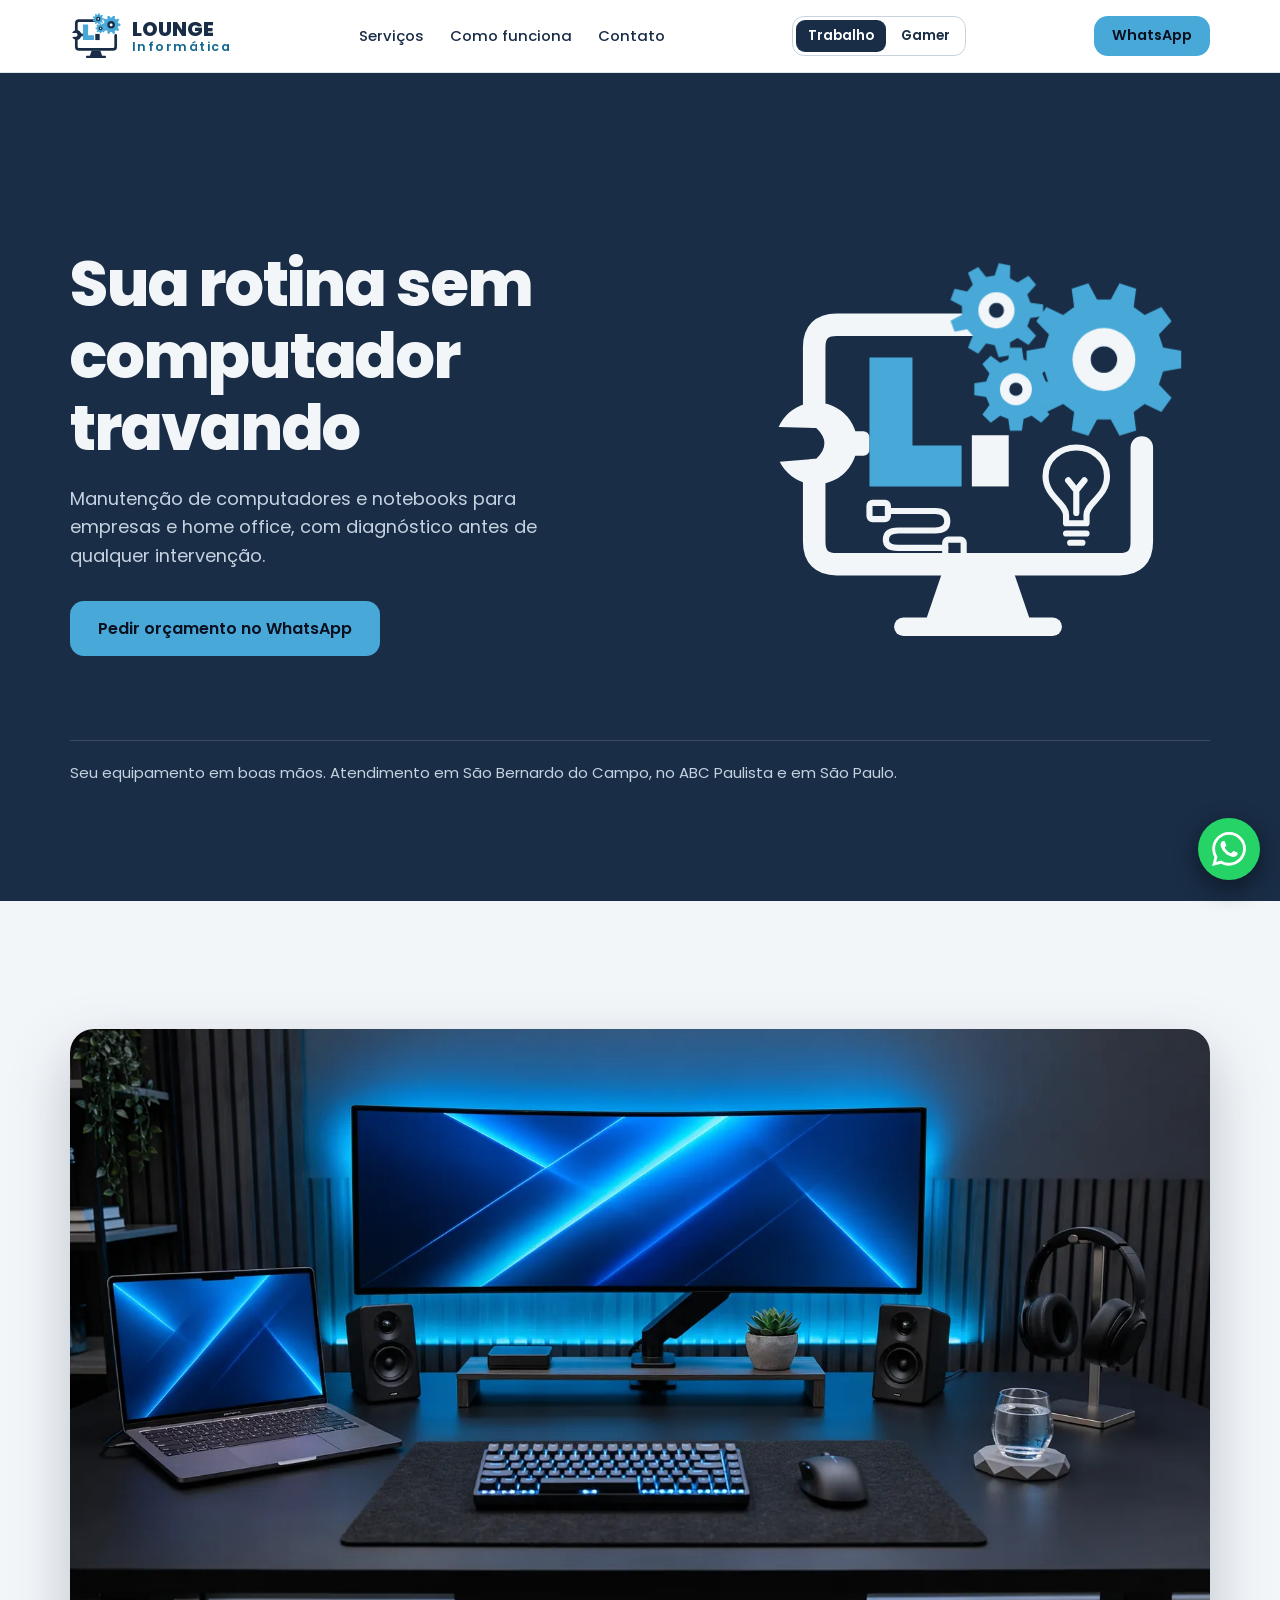
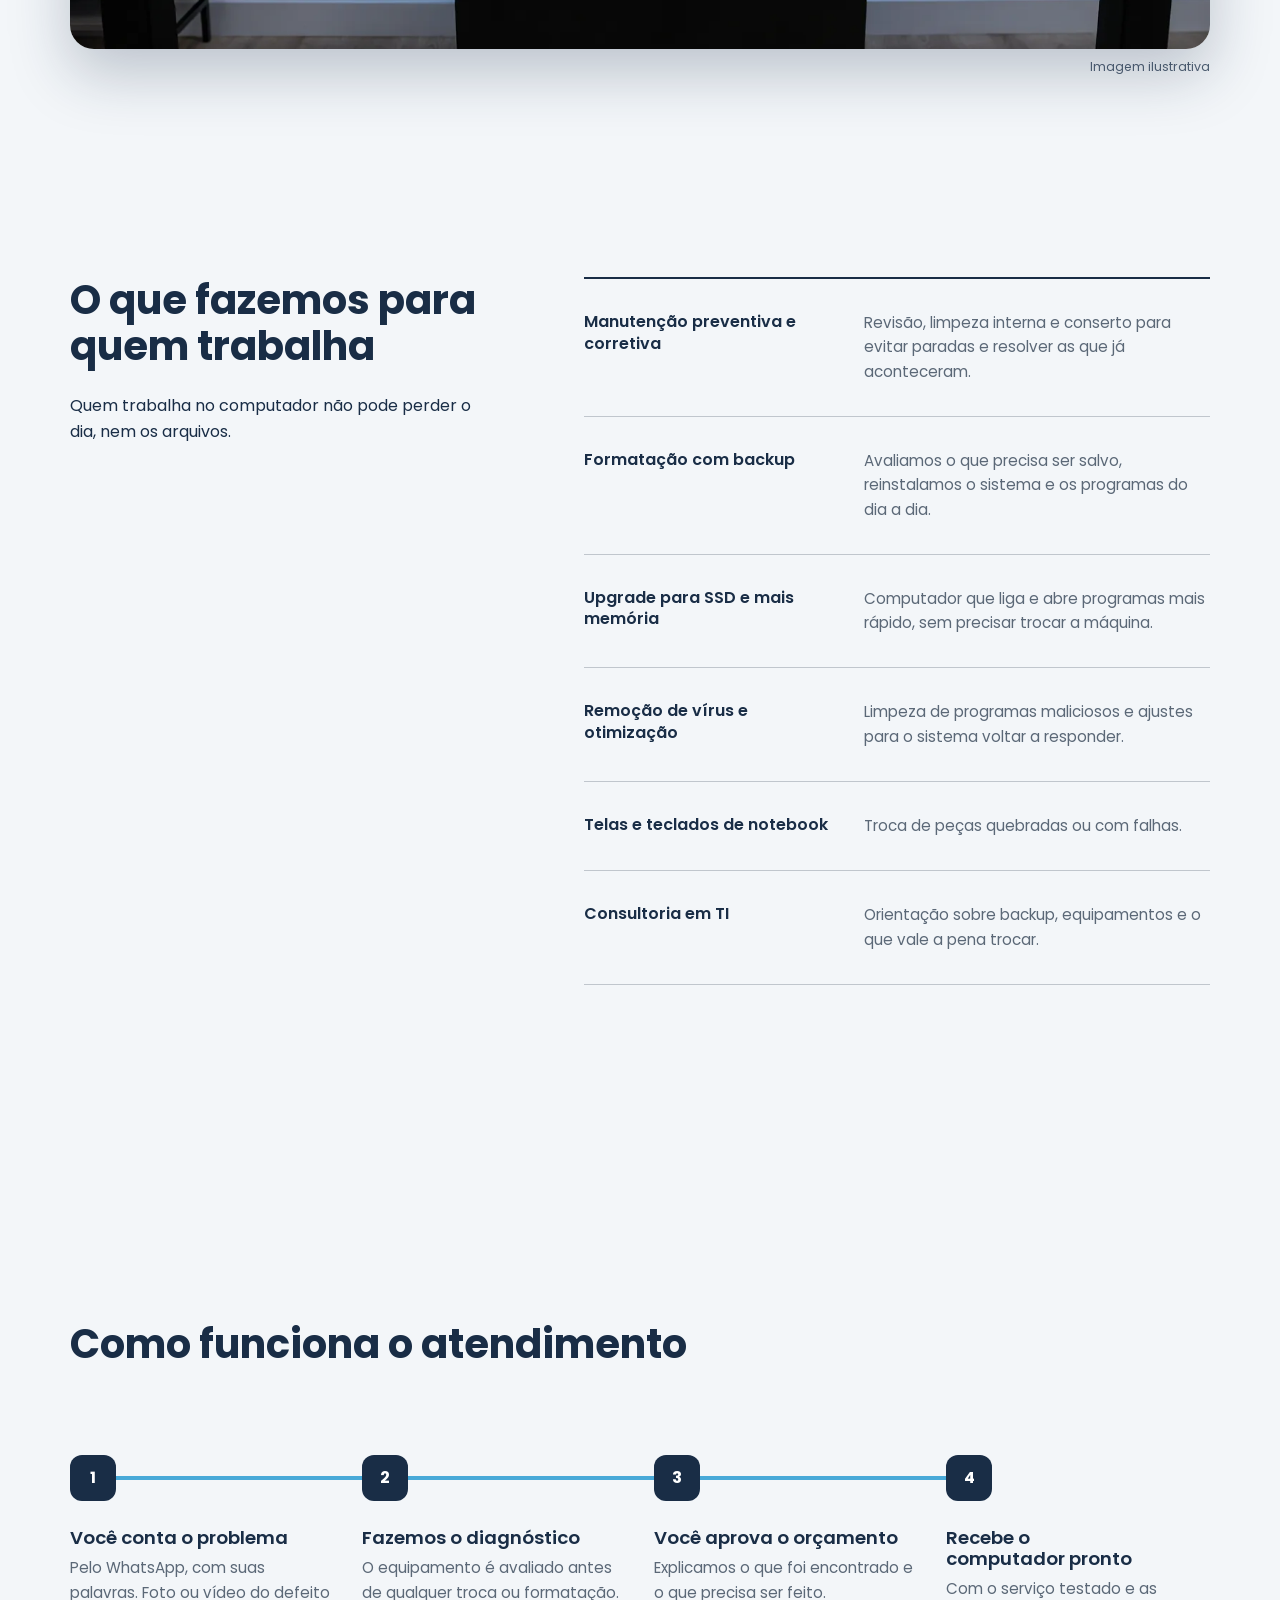
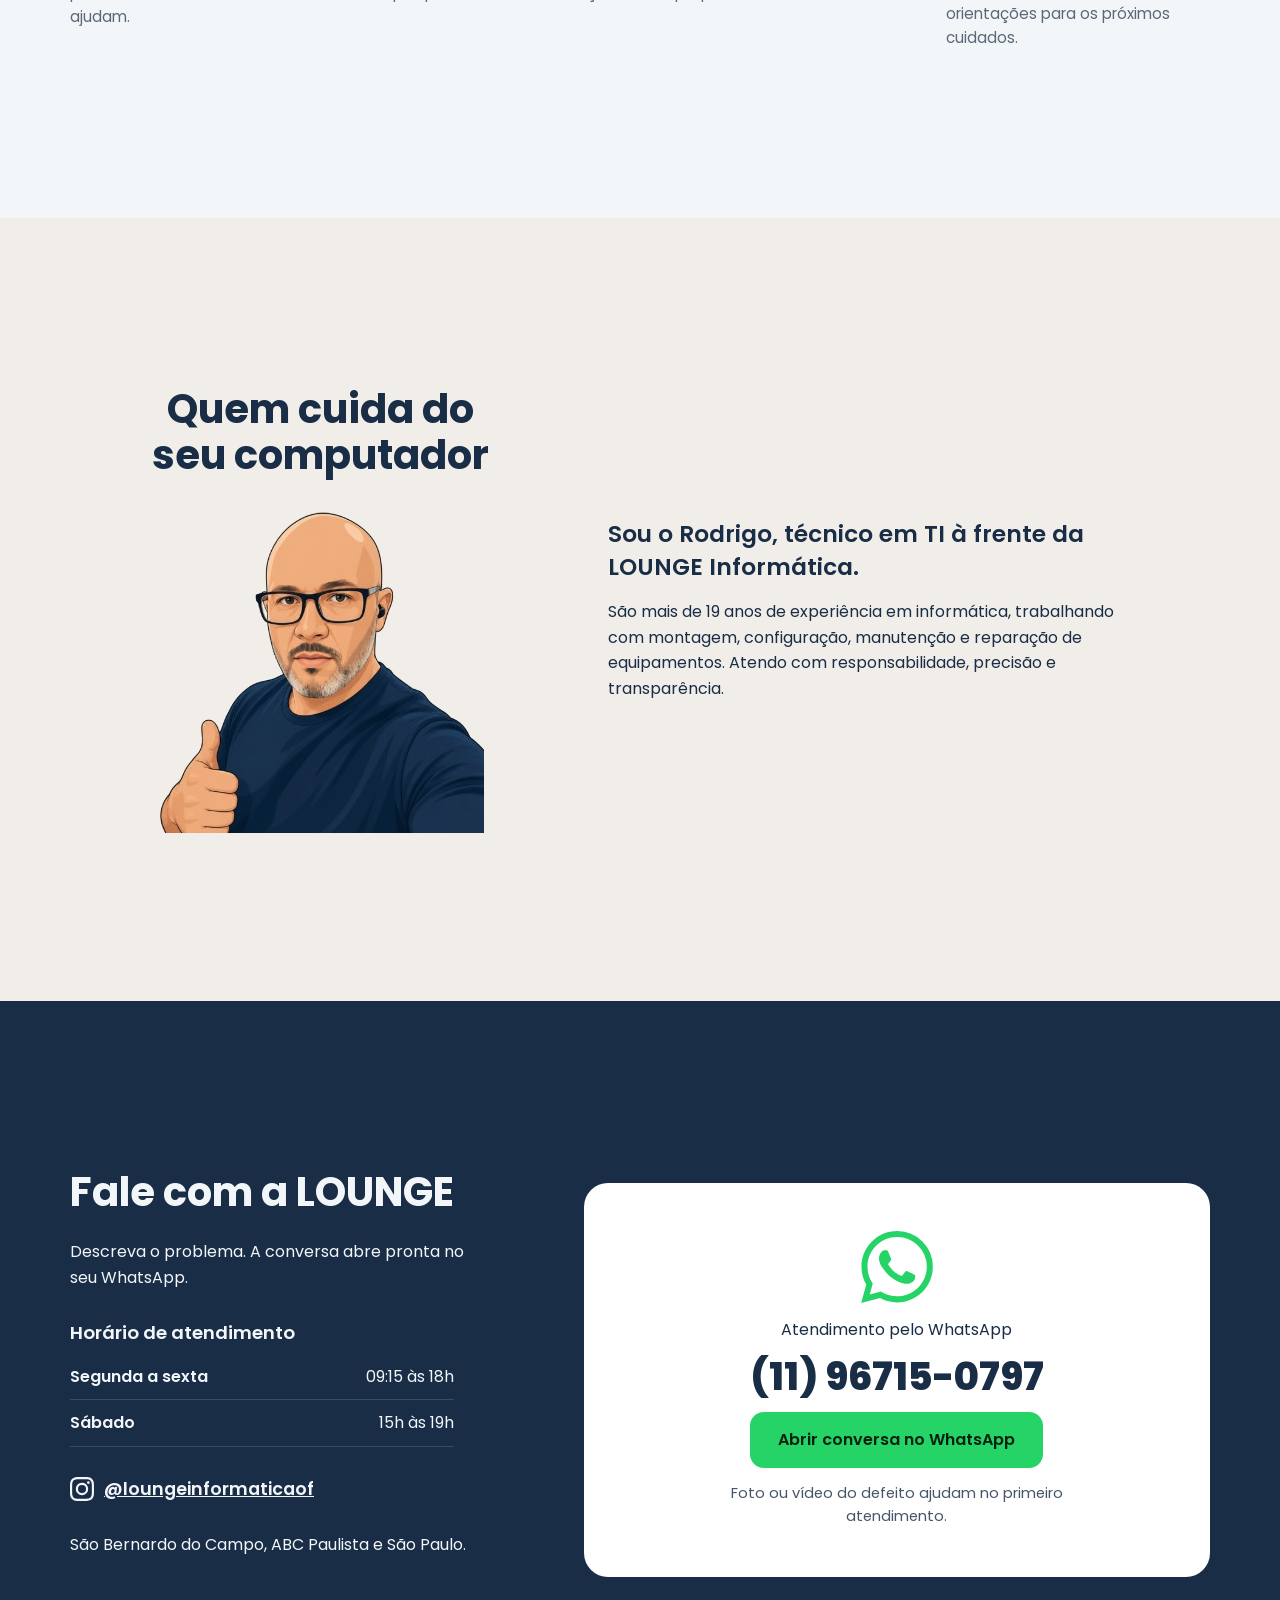
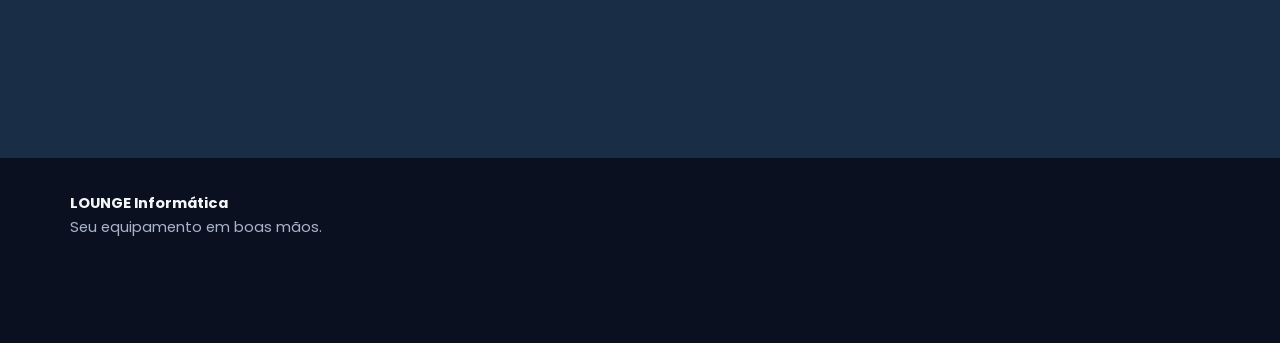
==== commit 3be30621: "Página de empresas: retrato ilustrado do Rodrigo em Quem cuida Co-Authored-By: Claude Sonnet 5.5 <no" ====
--- a/empresas/index.html
+++ b/empresas/index.html
@@ -93,7 +93,10 @@
 
     <section class="block about" id="quem-somos">
       <div class="wrap two">
-        <h2>Quem cuida do seu computador</h2>
+        <div>
+          <h2>Quem cuida do seu computador</h2>
+          <img class="retrato" src="/assets/rodrigo-empresas.webp" width="327" height="327" alt="Ilustração do Rodrigo fazendo sinal de positivo" loading="lazy" decoding="async">
+        </div>
         <div>
           <p class="lead">Sou o Rodrigo, técnico em TI à frente da LOUNGE Informática.</p>
           <p>São mais de 19 anos de experiência em informática, trabalhando com montagem, configuração, manutenção e reparação de equipamentos. Atendo com responsabilidade, precisão e transparência.</p>
--- a/styles.css
+++ b/styles.css
@@ -189,3 +189,12 @@
   .ask { padding: 96px 0 72px; }
   .choice { min-height: 580px; }
 }
+
+/* quem cuida na versão empresas: o fundo da seção continua o fundo do retrato, sem borda */
+.tema-empresas .about { background: #F1EEE9; }
+.tema-empresas .retrato { width: 327px; border-radius: 0; }
+@media (min-width: 861px) {
+  .tema-empresas .about .two { grid-template-columns: minmax(0, 24rem) minmax(0, 34rem); justify-content: center; align-items: center; }
+  .tema-empresas .about .two > div:first-child { text-align: center; }
+  .tema-empresas .about .retrato { margin-inline: auto; }
+}
